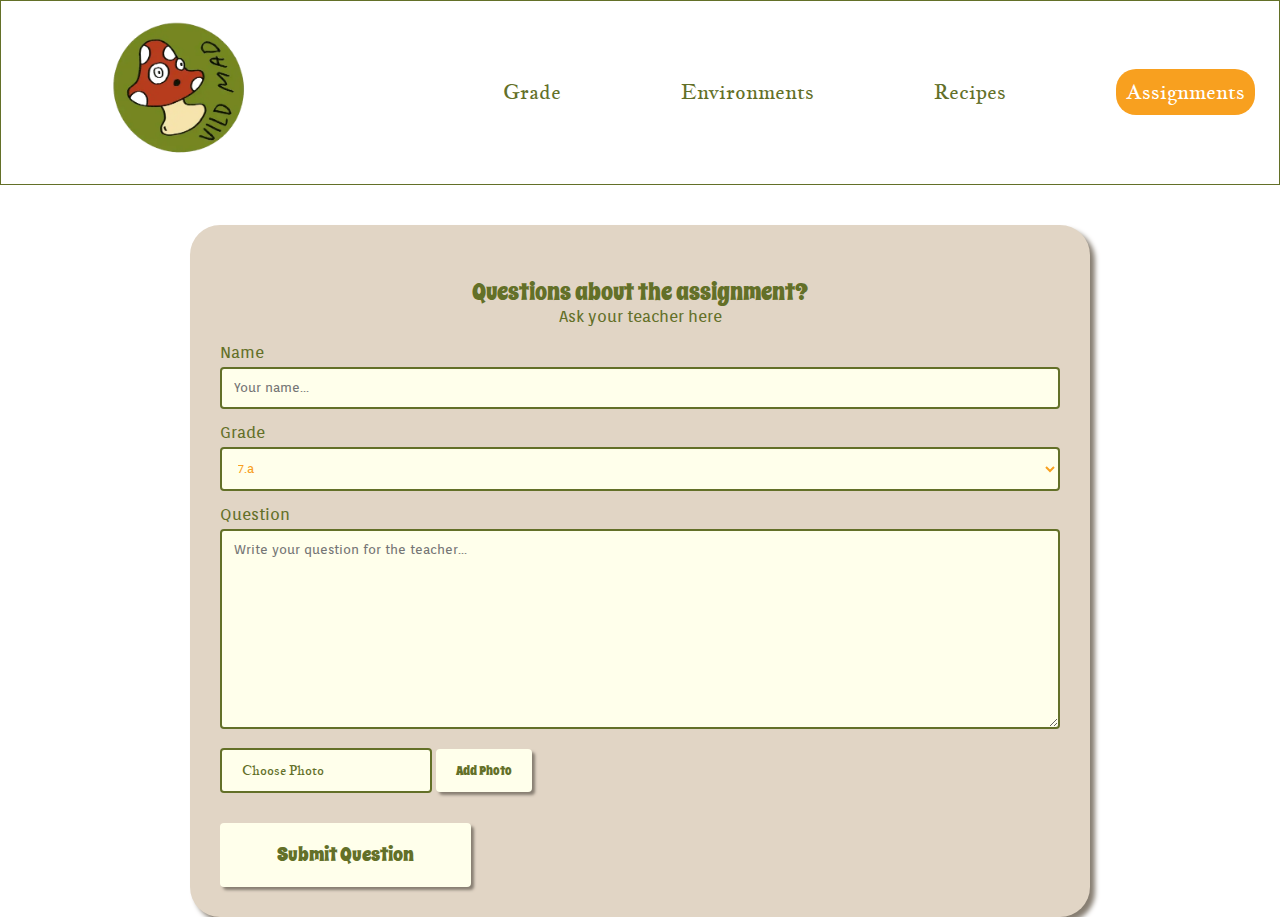
==== assignment.html @ 0ea55c96 "Form er lavet" ====
<!DOCTYPE html>
<html lang="en">

<head>
    <meta charset="UTF-8">
    <meta name="viewport" content="width=device-width, initial-scale=1.0">
    <title>Document</title>

    <link rel="stylesheet" href="css/faelles_style.css">
    <link rel="stylesheet" href="css/menu.css">
    <link rel="stylesheet" href="css/assignment.css">
</head>

<body>

    <header>
        <nav class="navbar">
            <div class="logo"><img src="img/logo.webp" width="141" height="200" alt="logo">
            </div>
            <ul class="nav-menu">

                <li class="nav-item"> <a href="index.html">Grade</a></li>
                <li class="nav-item"> <a href="udskoling.html">Environments </a></li>
                <li class="nav-item"> <a href="#">Recipes</a></li>
                <li class="nav-item"> <a href="assignment.html" class="active_link">Assignments</a></li>
            </ul>


            <div class="hamburger">
                <span class="bar"></span>
                <span class="bar"></span>
                <span class="bar"></span>
            </div>
        </nav>
    </header>


    <main>



        <div class="as_container">

            <div class="as_formtekst">
                <h2>Questions about the assignment?</h2>
                <p> Ask your teacher here </p>
            </div>

            <form action="action_page.php">

                <label for="fname">Name</label>
                <input type="text" id="fname" name="firstname" placeholder="Your name...">


                <label for="grade">Grade</label>
                <select id="grade" name="grade">
                    <option value="7.a">7.a</option>
                    <option value="7.b">7.b</option>
                    <option value="8.a">8.a</option>
                    <option value="8.b">8.b</option>
                    <option value="9.a">9.a</option>
                    <option value="9.b">9.b</option>
                </select>

                <label for="subject">Question</label>
                <textarea id="subject" name="subject" placeholder="Write your question for the teacher..."
                    style="height:200px"></textarea>

                <div class="as_knapper"><input type="photo" value="Choose Photo">

                    <input type="submit" value="Add Photo">

                    <input id="sub_ques" type="submitq" value="Submit Question">
                </div>

            </form>
        </div>




    </main>

    <script src="js/menu.js"></script>
</body>

</html>
---- css/faelles_style.css ----
/* Fonte */
@font-face {
  font-family: orienta;
  src: url("../fonts/orienta_font/orienta-regular-webfont.woff2") format(woff);
}
p {
  font-family: orienta;
  font-weight: normal;
  font-size: normal;
}

li {
  font-family: orienta;
  font-weight: normal;
  font-size: normal;
}

@font-face {
  font-family: spicyrice;
  src: url("../fonts/webfontkit-spicyrice/spicyrice-regular-webfont.woff2") format(woff);
}
h1,
h2,
h3 {
  font-family: spicyrice;
  font-weight: normal;
  font-size: normal;
}

.sv_button a {
  font-family: spicyrice;
}

@font-face {
  font-family: jacques;
  src: url("../fonts/webfontkit-jacques/jacquesfrancois-regular-webfont.woff2") format(woff);
}
a {
  font-family: jacques;
  font-weight: normal;
  font-size: normal;
}
---- css/menu.css ----
/* header */

header {
  background-color: white;
  border: 1px solid #637028;
  z-index: 1;
  /*position: fixed; */
}

header a {
  color: #637028;
}
.navbar {
  min-height: 70px;
  display: flex;
  justify-content: space-between;
  align-items: center;
  padding: 0 24px;
}

.nav-menu {
  display: flex;
  justify-content: space-between;
  align-items: center;
  gap: 100px;
}

.nav-link:hover {
  background-color: #f8a01f;
}
.hamburger {
  display: none;
  cursor: pointer;
}

.bar {
  display: block;
  width: 25px;
  height: 3px;
  margin: 5px auto;
  -webkit-transition: all 0.3s ease-in-out;
  transition: all 0.3s ease-in-out;
  background-color: #637028;
}

/* logo style */
.logo img {
  width: 200px;
  padding: 1rem;
}

@media (min-width: 1000px) {
  .logo img {
    width: 300px;
    padding-top: 1rem;
  }
}

@media (max-width: 1000px) {
  header {
    z-index: 1;
  }

  .hamburger {
    display: block;
  }

  /* .burgerbillede {
      background-image: url(/billeder/burgerbog.svg);
    } */

  .hamburger.active .bar:nth-child(2) {
    opacity: 0;
  }
  .hamburger.active .bar:nth-child(1) {
    transform: translateY(8px) rotate(45deg);
  }
  .hamburger.active .bar:nth-child(3) {
    transform: translateY(-8px) rotate(-45deg);
  }

  .nav-menu {
    position: fixed;
    left: -100%;
    top: 110px;
    gap: 0;
    flex-direction: column;
    background-color: white;
    border-bottom: 2px solid #637028;
    border-left: 1px solid #637028;
    border-right: 1px solid #637028;
    width: 100%;
    text-align: center;
    transition: 0.3s;
  }

  .nav-item {
    margin: 16px 0;
  }
  .nav-menu.active {
    left: 0;
  }
  .nav-menu .nav-item a {
    font-family: inter;
    text-decoration: none;
    color: #637028;
    font-size: 20px;
  }

  .nav-menu a:hover {
    opacity: 90%;
  }
  header .navbar .logo {
    max-height: 200px;
    max-width: 100%;
  }
}

.nav-menu {
  list-style-type: none;
}

header .navbar .logo {
  max-height: auto;
  max-width: 160px;
}
header .navbar a {
  text-decoration: none;
  font-size: 20px;
  border: 10px solid #f8a11f00;
}

header .navbar a:hover {
  color: white;
  background-color: #f8a01f;
  background-size: 10px;
  border-radius: 20px;
  border: 10px solid #f8a01f;
}

.active_border {
  border: 1px solid #faf5c3;
}

.active_link {
  color: white;
  background-color: #f8a01f;
  background-size: 10px;
  border-radius: 20px;
  border: 10px solid #f8a01f;
}
---- css/assignment.css ----
* {
  margin: 0;
  padding: 0;
  box-sizing: border-box;
}

img {
  width: 100%;
  height: auto;
  display: block;
}

/* introboks */

/*tekst over form */
.as_formtekst {
  text-align: center;
  padding: 20px;
}

/* Style inputs with type="text", select elements and textareas */
input[type="text"],
select,
textarea {
  width: 100%; /* Full width */
  padding: 12px; /* Some padding */
  border: 2px solid #637028; /* Gray border */
  background-color: #ffffeb;
  border-radius: 4px; /* Rounded borders */
  box-sizing: border-box; /* Make sure that padding and width stays in place */
  margin-top: 6px; /* Add a top margin */
  margin-bottom: 16px; /* Bottom margin */
  resize: vertical; /* Allow the user to vertically resize the textarea (not horizontally) */
  font-family: orienta;
  color: #f8a01f;
}

/* Style the submit button with a specific background color etc */
input[type="submit"] {
  background-color: #ffffeb;
  color: #637028;
  padding: 12px 20px;
  border: none;
  border-radius: 4px;
  cursor: pointer;
  font-family: spicyrice;
  box-shadow: 3px 3px 3px #877e72;
}

/* style photo button */
input[type="photo"] {
  background-color: #ffffeb;
  color: #637028;
  padding: 12px 20px;
  border: 2px solid #637028;
  border-radius: 4px;
  cursor: pointer;
  font-family: jacques;
}

/* When moving the mouse over the submit og photo button, add a darker green color */
input[type="submit"]:hover {
  background-color: #f8a01f;
  color: #ffffeb;
}

input[type="submitq"]:hover {
  background-color: #f8a01f;
  color: #ffffeb;
}

input[type="submitq"] {
  background-color: #ffffeb;
  color: #637028;
  padding: 18px 20px;
  text-align: center;
  border: none;
  margin-top: 30px;

  border-radius: 4px;
  cursor: pointer;
  font-family: spicyrice;
  font-size: 20px;
  box-shadow: 3px 3px 3px #877e72;
}

/* Add a background color and some padding around the form */
.as_container {
  border-radius: 5px;
  background-color: #e1d5c5;
  padding: 30px;
  width: 500px;
  margin: auto;
  font-family: orienta;
  color: #637028;
  margin-top: 40px;
  border-radius: 30px;
  box-shadow: 5px 5px 5px #877e72;
}

@media (min-width: 900px) {
  .as_container {
    width: 900px;
  }

  .as_knapper {
    width: 500px;
  }
}
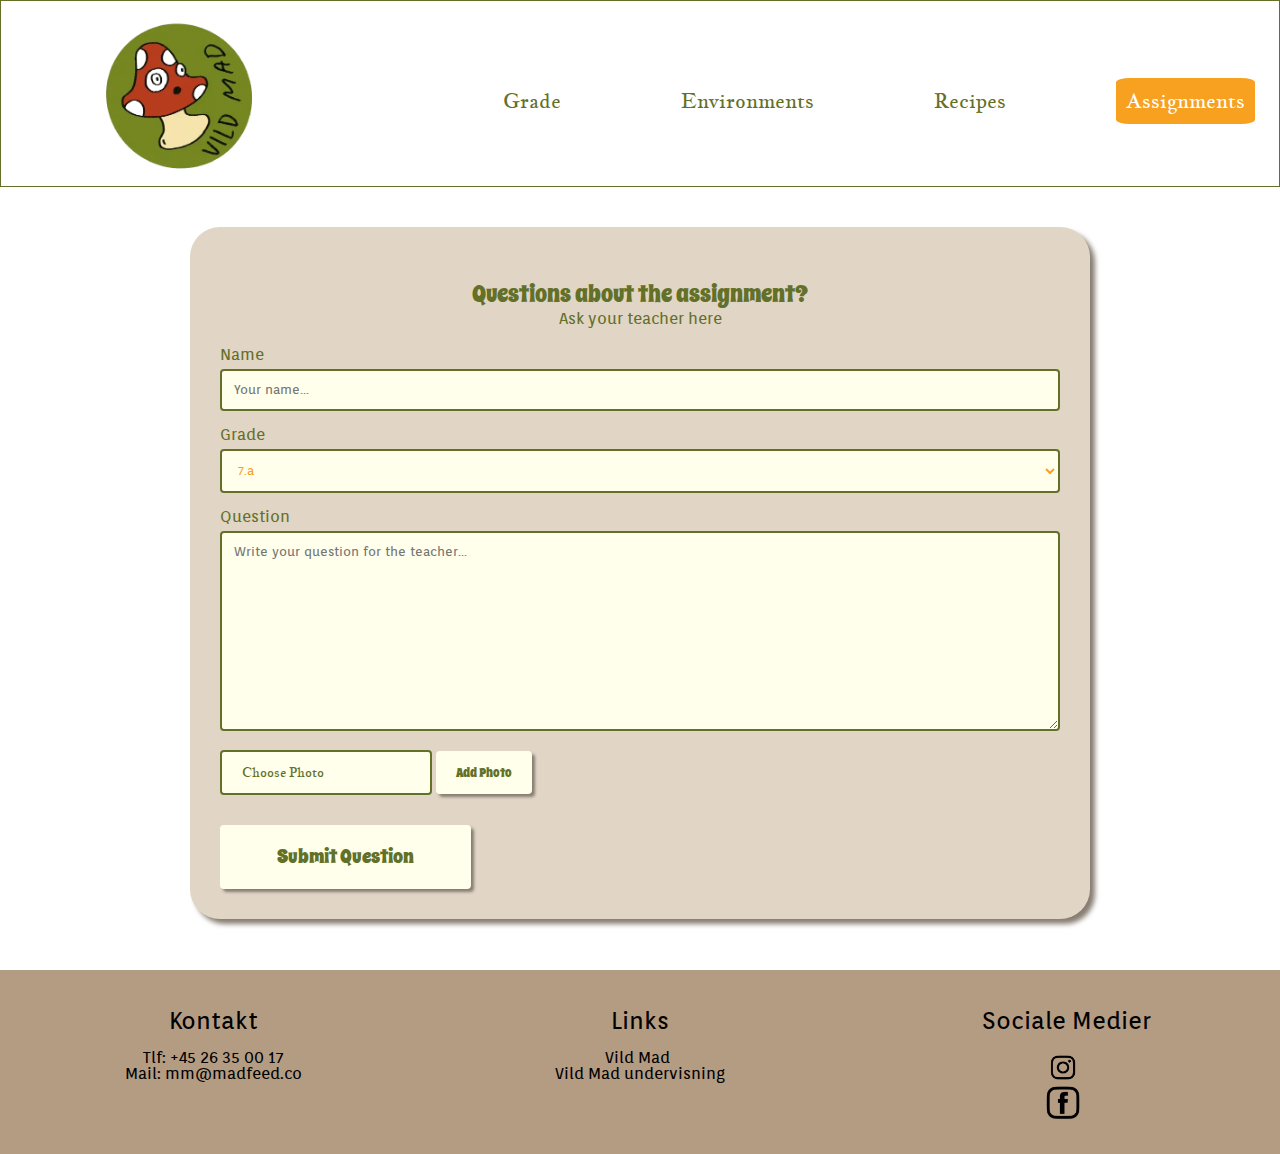
==== commit 3ae06658: "footer" ====
--- a/assignment.html
+++ b/assignment.html
@@ -77,7 +77,41 @@
         </div>
 
 
+        <footer>
+            <div class="grid_footer">
 
+                <div>
+                    <h2>Kontakt</h2>
+                    <ul>
+                        <li>Tlf: +45 26 35 00 17</li>
+                        <li>Mail: mm@madfeed.co</li>
+                    </ul>
+                </div>
+                <div>
+                    <h2>Links</h2>
+                    <ul>
+                        <li><a class="link_1" href="https://vildmad.dk/dk" target="_blank">Vild Mad </a></li>
+                        <li><a class="link" href="https://vildmad.dk/dk/undervisning" target="_blank">Vild Mad
+                                undervisning </a></li>
+
+                    </ul>
+                </div>
+                <div>
+                    <h2>Sociale Medier</h2>
+                    <ul class="socials">
+                        <li><a href="https://www.instagram.com/vildmaddk/" target="_blank">
+                                <img class="instagram" src="img/insta.webp" alt="instagram">
+                            </a> </li>
+
+                        <li><a href="https://www.facebook.com/vildmaddk" target="_blank">
+                                <img class="facebook" src="img/fb.webp" alt="facebook">
+                            </a> </li>
+
+                    </ul>
+                </div>
+            </div>
+
+        </footer>
 
     </main>
 
--- a/css/faelles_style.css
+++ b/css/faelles_style.css
@@ -40,3 +40,56 @@
   font-weight: normal;
   font-size: normal;
 }
+
+/************* footer ************/
+
+footer {
+  background-color: #b49c83;
+  padding-top: 2.5rem;
+  margin-top: 4%;
+  text-align: center;
+  padding-bottom: 2rem;
+}
+
+.instagram,
+.facebook {
+  width: 15%;
+}
+
+.socials {
+  margin-left: 45%;
+}
+
+.grid_footer {
+  display: grid;
+  grid-template-columns: 1fr 1fr 1fr;
+  text-align: center;
+}
+
+.grid_footer h2 {
+  font-family: orienta;
+}
+
+@media only screen and (max-width: 900px) {
+  .grid_footer {
+    display: grid;
+    grid-template-columns: 1fr;
+  }
+}
+
+ul {
+  list-style-type: none;
+  font-family: orienta;
+  margin-top: 1rem;
+}
+
+.link_1 {
+  margin-left: -1%;
+}
+
+.link_1,
+.link {
+  text-decoration: none;
+  color: black;
+  font-family: orienta;
+}
--- a/css/menu.css
+++ b/css/menu.css
@@ -46,7 +46,11 @@
 /* logo style */
 .logo img {
   width: 200px;
-  padding: 1rem;
+  padding-top: 1rem;
+}
+
+.logo :hover {
+  background-color: #f4f4f400;
 }
 
 @media (min-width: 1000px) {
@@ -134,7 +138,7 @@
   color: white;
   background-color: #f8a01f;
   background-size: 10px;
-  border-radius: 20px;
+  border-radius: 10%;
   border: 10px solid #f8a01f;
 }
 
@@ -146,6 +150,6 @@
   color: white;
   background-color: #f8a01f;
   background-size: 10px;
-  border-radius: 20px;
+  border-radius: 10%;
   border: 10px solid #f8a01f;
 }
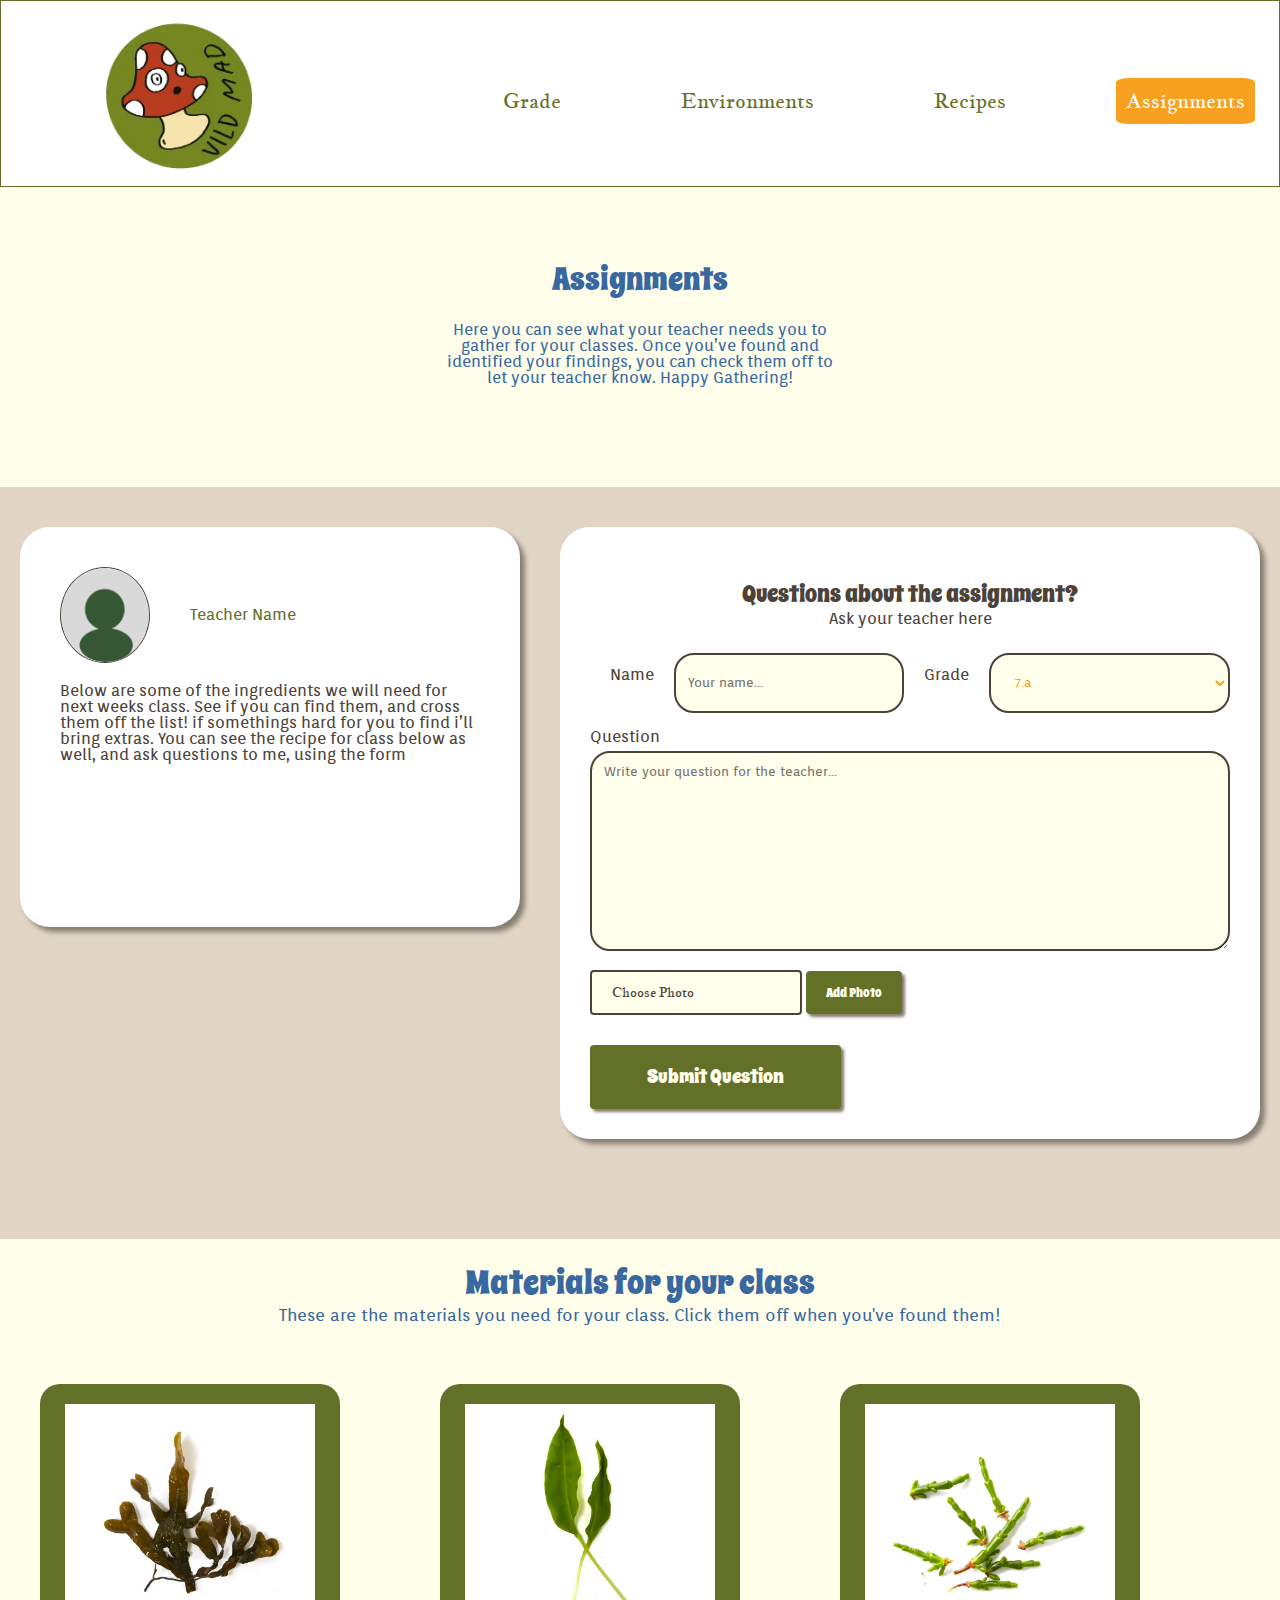
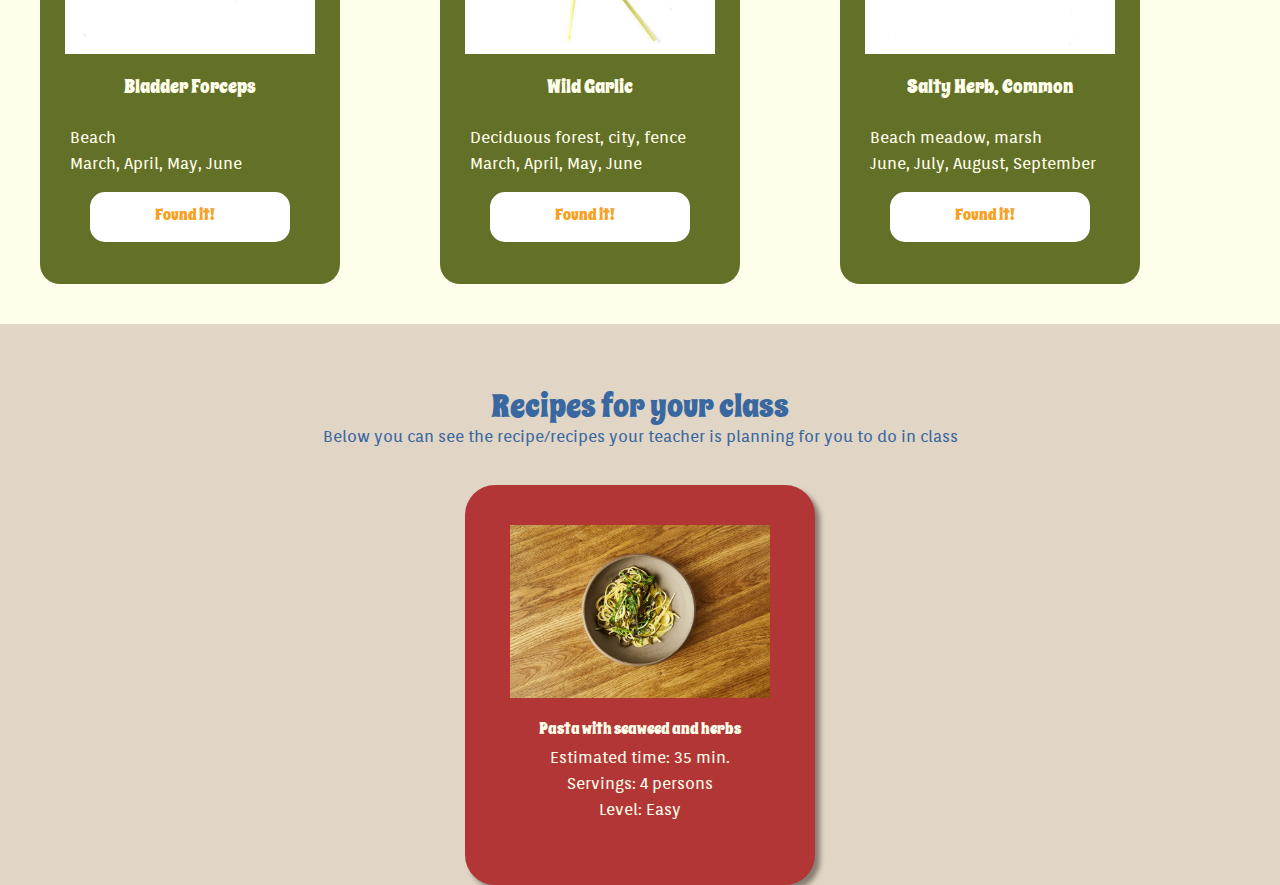
==== commit 5c417f32: "assignment done" ====
--- a/assignment.html
+++ b/assignment.html
@@ -38,80 +38,152 @@
     <main>
 
 
+        <div class="as_intro">
+            <h1>Assignments</h1>
 
-        <div class="as_container">
+            <p> Here you can see what your teacher needs you to gather for your classes.
+                Once you’ve found and identified your findings, you can check them off to let your teacher know.
+                Happy Gathering!</p>
 
-            <div class="as_formtekst">
-                <h2>Questions about the assignment?</h2>
-                <p> Ask your teacher here </p>
-            </div>
-
-            <form action="action_page.php">
-
-                <label for="fname">Name</label>
-                <input type="text" id="fname" name="firstname" placeholder="Your name...">
-
-
-                <label for="grade">Grade</label>
-                <select id="grade" name="grade">
-                    <option value="7.a">7.a</option>
-                    <option value="7.b">7.b</option>
-                    <option value="8.a">8.a</option>
-                    <option value="8.b">8.b</option>
-                    <option value="9.a">9.a</option>
-                    <option value="9.b">9.b</option>
-                </select>
-
-                <label for="subject">Question</label>
-                <textarea id="subject" name="subject" placeholder="Write your question for the teacher..."
-                    style="height:200px"></textarea>
-
-                <div class="as_knapper"><input type="photo" value="Choose Photo">
-
-                    <input type="submit" value="Add Photo">
-
-                    <input id="sub_ques" type="submitq" value="Submit Question">
-                </div>
-
-            </form>
         </div>
 
 
-        <footer>
-            <div class="grid_footer">
+        <div class="as_storflex">
 
-                <div>
-                    <h2>Kontakt</h2>
-                    <ul>
-                        <li>Tlf: +45 26 35 00 17</li>
-                        <li>Mail: mm@madfeed.co</li>
-                    </ul>
+            <div class="opslag">
+
+                <div class="as_laererprofil">
+                    <img src="img/as_laererpb.png" alt="Teacher profile picture">
+                    <p>Teacher Name</p>
                 </div>
-                <div>
-                    <h2>Links</h2>
-                    <ul>
-                        <li><a class="link_1" href="https://vildmad.dk/dk" target="_blank">Vild Mad </a></li>
-                        <li><a class="link" href="https://vildmad.dk/dk/undervisning" target="_blank">Vild Mad
-                                undervisning </a></li>
 
-                    </ul>
-                </div>
-                <div>
-                    <h2>Sociale Medier</h2>
-                    <ul class="socials">
-                        <li><a href="https://www.instagram.com/vildmaddk/" target="_blank">
-                                <img class="instagram" src="img/insta.webp" alt="instagram">
-                            </a> </li>
 
-                        <li><a href="https://www.facebook.com/vildmaddk" target="_blank">
-                                <img class="facebook" src="img/fb.webp" alt="facebook">
-                            </a> </li>
+                <p>Below are some of the ingredients we will need for next weeks class.
+                    See if you can find them, and cross them off the list! if somethings hard for you to find i’ll bring
+                    extras.
+                    You can see the recipe for class below as well, and ask questions to me, using the form</p>
 
-                    </ul>
-                </div>
             </div>
 
-        </footer>
+
+
+            <div class="as_container">
+
+
+                <div class="as_formtekst">
+                    <h2>Questions about the assignment?</h2>
+                    <p> Ask your teacher here </p>
+                </div>
+
+                <form action="action_page.php">
+
+                    <div class="as_formflex">
+
+                        <label id="name" for="fname">Name</label>
+                        <input type="text" id="fname" name="firstname" placeholder="Your name...">
+
+
+
+
+                        <label id="grade" for="grade">Grade</label>
+                        <select id="grade" name="grade">
+                            <option value="7.a">7.a</option>
+                            <option value="7.b">7.b</option>
+                            <option value="8.a">8.a</option>
+                            <option value="8.b">8.b</option>
+                            <option value="9.a">9.a</option>
+                            <option value="9.b">9.b</option>
+                        </select>
+
+
+                    </div>
+
+
+
+                    <label for="subject">Question</label>
+                    <textarea id="subject" name="subject" placeholder="Write your question for the teacher..."
+                        style="height:200px"></textarea>
+
+                    <div class="as_knapper"><input type="photo" value="Choose Photo">
+
+                        <input type="submit" value="Add Photo">
+
+                        <input id="sub_ques" type="submitq" value="Submit Question">
+                    </div>
+
+                </form>
+            </div>
+        </div>
+
+        <div class="materiale_baggrund">
+
+            <div class="h1_materialeliste">
+                <h1>Materials for your class</h1>
+                <p>These are the materials you need for your class. Click them off when you've found them! </p>
+            </div>
+
+            <div class="materialeliste">
+
+                <div class="materialekort">
+                    <a href="singleview.html"> <img class="materiale_img" src="img/as_tang.webp" alt="">
+                        <h3>Bladder Forceps</h3>
+                        <p>Beach </p>
+                        <p>March, April, May, June</p>
+                    </a>
+                    <div class="as_checkbutton">
+                        <p>Found it!</p>
+                    </div>
+                </div>
+
+                <div class="materialekort">
+                    <a href="singleview.html"> <img class="materiale_img" src="img/as_ramslog.webp" alt="">
+                        <h3>Wild Garlic</h3>
+                        <p>Deciduous forest, city, fence </p>
+                        <p>March, April, May, June</p>
+                    </a>
+                    <div class="as_checkbutton">
+                        <p>Found it!</p>
+                    </div>
+                </div>
+
+                <div class="materialekort">
+                    <a href="singleview.html"> <img class="materiale_img" src="img/as_salturt.webp" alt="">
+                        <h3>Salty Herb, Common</h3>
+                        <p>Beach meadow, marsh </p>
+                        <p>June, July, August, September</p>
+                    </a>
+                    <div class="as_checkbutton">
+                        <p>Found it!</p>
+                    </div>
+
+                </div>
+
+            </div>
+        </div>
+
+
+        <div class="opskrifter">
+
+            <div class="opskrifter_intro">
+                <h1>Recipes for your class</h1>
+                <p>Below you can see the recipe/recipes your teacher is planning for you to do in class</p>
+            </div>
+            <div class="recipecard">
+                <a href="">
+                    <img class="opskrift_img" src="img/as_pasta.webp" alt="Photo of ripe fruit cake">
+                    <p class="opskrift_overskrift">Pasta with seaweed and herbs</p>
+                    <p>Estimated time: 35 min.</p>
+                    <p>Servings: 4 persons </p>
+                    <p>Level: Easy</p>
+                </a>
+            </div>
+
+
+
+
+        </div>
+
+
 
     </main>
 
--- a/css/assignment.css
+++ b/css/assignment.css
@@ -10,7 +10,58 @@
   display: block;
 }
 
+body {
+  background-color: #e1d5c5;
+}
 /* introboks */
+
+.as_intro {
+  width: 100%;
+  text-align: center;
+  background-color: #fffeeb;
+  height: 300px;
+  color: #3968a1;
+}
+
+.as_intro h1 {
+  padding-top: 70px;
+}
+
+.as_intro p {
+  max-width: 400px;
+  margin: auto;
+  padding-top: 20px;
+}
+
+/* opslag */
+
+.opslag {
+  max-width: 500px;
+  margin: auto;
+  background-color: white;
+  padding: 40px;
+  border-radius: 30px;
+  margin-top: 40px;
+  margin-bottom: 40px;
+  color: #4c4238;
+  box-shadow: 5px 5px 5px #877e72;
+}
+
+.as_laererprofil {
+  display: flex;
+  margin-bottom: 20px;
+}
+
+.as_laererprofil p {
+  padding: 40px;
+  color: #637028;
+}
+
+.as_laererprofil img {
+  max-width: 90px;
+  border: 1px solid #4c4238;
+  border-radius: 60%;
+}
 
 /*tekst over form */
 .as_formtekst {
@@ -24,9 +75,9 @@
 textarea {
   width: 100%; /* Full width */
   padding: 12px; /* Some padding */
-  border: 2px solid #637028; /* Gray border */
+  border: 2px solid #4c4238; /* Gray border */
   background-color: #ffffeb;
-  border-radius: 4px; /* Rounded borders */
+  border-radius: 20px; /* Rounded borders */
   box-sizing: border-box; /* Make sure that padding and width stays in place */
   margin-top: 6px; /* Add a top margin */
   margin-bottom: 16px; /* Bottom margin */
@@ -37,8 +88,8 @@
 
 /* Style the submit button with a specific background color etc */
 input[type="submit"] {
-  background-color: #ffffeb;
-  color: #637028;
+  background-color: #637028;
+  color: #ffffeb;
   padding: 12px 20px;
   border: none;
   border-radius: 4px;
@@ -50,9 +101,9 @@
 /* style photo button */
 input[type="photo"] {
   background-color: #ffffeb;
-  color: #637028;
+  color: #4c4238;
   padding: 12px 20px;
-  border: 2px solid #637028;
+  border: 2px solid #4c4238;
   border-radius: 4px;
   cursor: pointer;
   font-family: jacques;
@@ -70,8 +121,8 @@
 }
 
 input[type="submitq"] {
-  background-color: #ffffeb;
-  color: #637028;
+  background-color: #637028;
+  color: #ffffeb;
   padding: 18px 20px;
   text-align: center;
   border: none;
@@ -87,23 +138,172 @@
 /* Add a background color and some padding around the form */
 .as_container {
   border-radius: 5px;
-  background-color: #e1d5c5;
+  background-color: white;
   padding: 30px;
   width: 500px;
   margin: auto;
   font-family: orienta;
-  color: #637028;
+  color: #4c4238;
   margin-top: 40px;
   border-radius: 30px;
   box-shadow: 5px 5px 5px #877e72;
+  margin-bottom: 100px;
+}
+
+/* materiale liste */
+
+.h1_materialeliste {
+  text-align: center;
+  color: #3968a1;
+  padding-top: 20px;
+  padding-bottom: 20px;
+  margin: auto;
+  font-size: 17px;
+}
+
+.materialeliste {
+  display: grid;
+  grid-template-columns: repeat(auto-fill, 400px);
+  margin: auto;
+  max-width: 1300px;
+}
+
+@media (max-width: 900px) {
+  .materialeliste {
+    width: 380px;
+    margin: auto;
+  }
+}
+
+.materialekort {
+  background-color: #637028;
+  width: 300px;
+  height: 500px;
+  margin: 40px;
+  border-radius: 20px;
+}
+
+.materialekort img {
+  width: 250px;
+  margin: auto;
+  padding-top: 20px;
+}
+
+.materialekort p {
+  margin: 10px;
+  margin-left: 30px;
+  justify-content: center;
+  color: #ffffeb;
+}
+.materialekort h3 {
+  color: #ffffeb;
+  text-align: center;
+  padding: 20px;
+}
+
+.materialekort a {
+  text-decoration: none;
+}
+
+.materiale_baggrund {
+  background-color: #fffeeb;
+  margin-bottom: 60px;
+}
+
+/* fundet knap */
+.as_checkbutton {
+  width: 200px;
+  background-color: white;
+  height: 50px;
+  margin: auto;
+  border-radius: 15px;
+  margin-top: 20px;
+  border: 2px solid white;
+  cursor: pointer;
+}
+
+.as_checkbutton p {
+  color: #f8a01f;
+  font-family: spicyrice;
+  text-align: center;
+  margin-left: 0;
+}
+
+.as_checkbutton:hover {
+  background-color: #ddf962;
+}
+
+/* opskrift */
+.opskrifter {
+  display: block;
+  text-align: center;
+}
+
+.opskrifter_intro {
+  color: #3968a1;
+}
+
+.recipecard {
+  background-color: #b33636;
+  max-width: 350px;
+  height: 400px;
+  margin: auto;
+  margin-top: 40px;
+  padding-top: 30px;
+  border-radius: 30px;
+  color: #ffffeb;
+  box-shadow: 5px 5px 5px #877e72;
+}
+
+.recipecard img {
+  max-width: 280px;
+  margin: auto;
+  padding: 10px;
+}
+
+.recipecard a {
+  color: #ffffeb;
+  text-decoration: none;
+}
+
+.recipecard p {
+  padding-top: 10px;
+}
+
+.recipecard:hover {
+  box-shadow: none;
+  border: 2px solid white;
+}
+
+.opskrift_overskrift {
+  font-family: spicyrice;
 }
 
 @media (min-width: 900px) {
   .as_container {
-    width: 900px;
-  }
-
+    width: 700px;
+  }
+
+  .as_formflex {
+    display: flex;
+  }
+
+  #grade,
+  #name {
+    padding: 20px;
+  }
   .as_knapper {
     width: 500px;
   }
-}
+
+  /*sæt opslag og form ved siden af hinanden */
+  .as_storflex {
+    display: flex;
+    max-width: 1300px;
+    margin: auto;
+  }
+
+  .opslag {
+    height: 400px;
+  }
+}
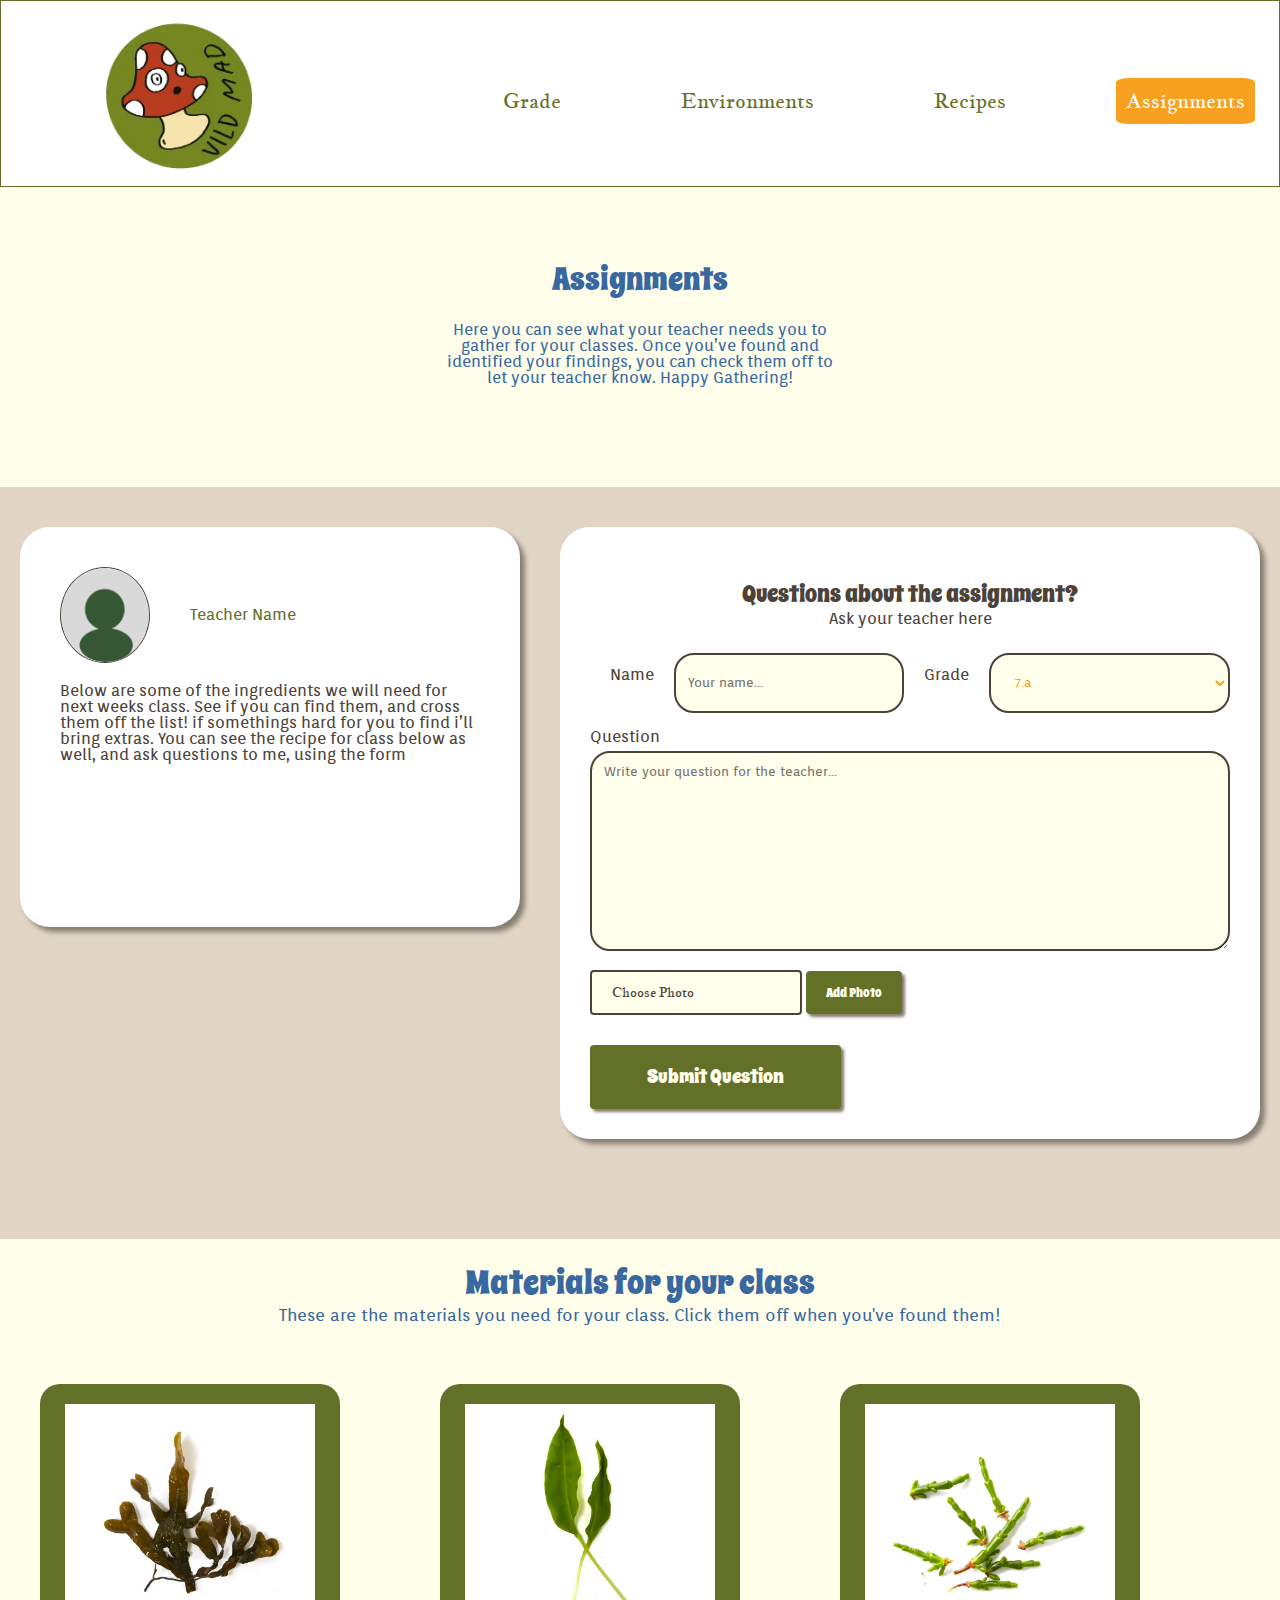
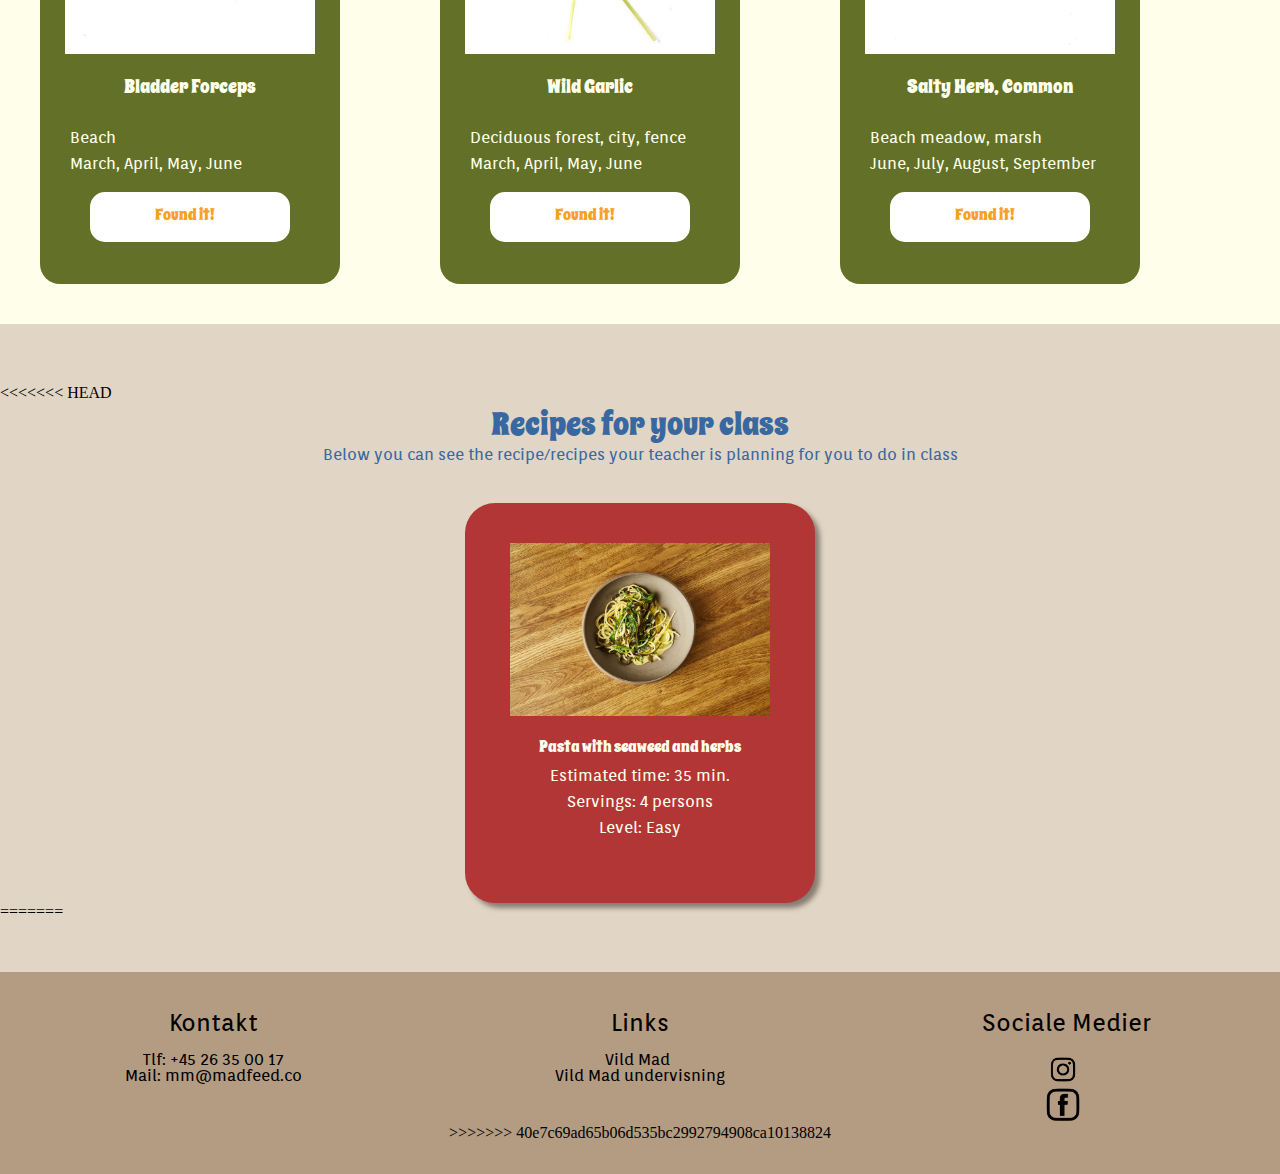
==== commit 3225e013: "Merge branch 'main' of https://github.com/tommysinan11/tema7 into main" ====
--- a/assignment.html
+++ b/assignment.html
@@ -162,7 +162,7 @@
         </div>
 
 
-        <div class="opskrifter">
+        <<<<<<< HEAD <div class="opskrifter">
 
             <div class="opskrifter_intro">
                 <h1>Recipes for your class</h1>
@@ -181,13 +181,50 @@
 
 
 
-        </div>
-
+            </div>
+
+            =======
 
 
     </main>
 
     <script src="js/menu.js"></script>
 </body>
+<footer>
+    <div class="grid_footer">
+
+        <div>
+            <h2>Kontakt</h2>
+            <ul>
+                <li>Tlf: +45 26 35 00 17</li>
+                <li>Mail: mm@madfeed.co</li>
+            </ul>
+        </div>
+        <div>
+            <h2>Links</h2>
+            <ul>
+                <li><a class="link_1" href="https://vildmad.dk/dk" target="_blank">Vild Mad </a></li>
+                <li><a class="link" href="https://vildmad.dk/dk/undervisning" target="_blank">Vild Mad
+                        undervisning </a></li>
+
+            </ul>
+        </div>
+        <div>
+            <h2>Sociale Medier</h2>
+            <ul class="socials">
+                <li><a href="https://www.instagram.com/vildmaddk/" target="_blank">
+                        <img class="instagram" src="img/insta.webp" alt="instagram">
+                    </a> </li>
+
+                <li><a href="https://www.facebook.com/vildmaddk" target="_blank">
+                        <img class="facebook" src="img/fb.webp" alt="facebook">
+                    </a> </li>
+
+            </ul>
+        </div>
+    </div>
+    >>>>>>> 40e7c69ad65b06d535bc2992794908ca10138824
+
+</footer>
 
 </html>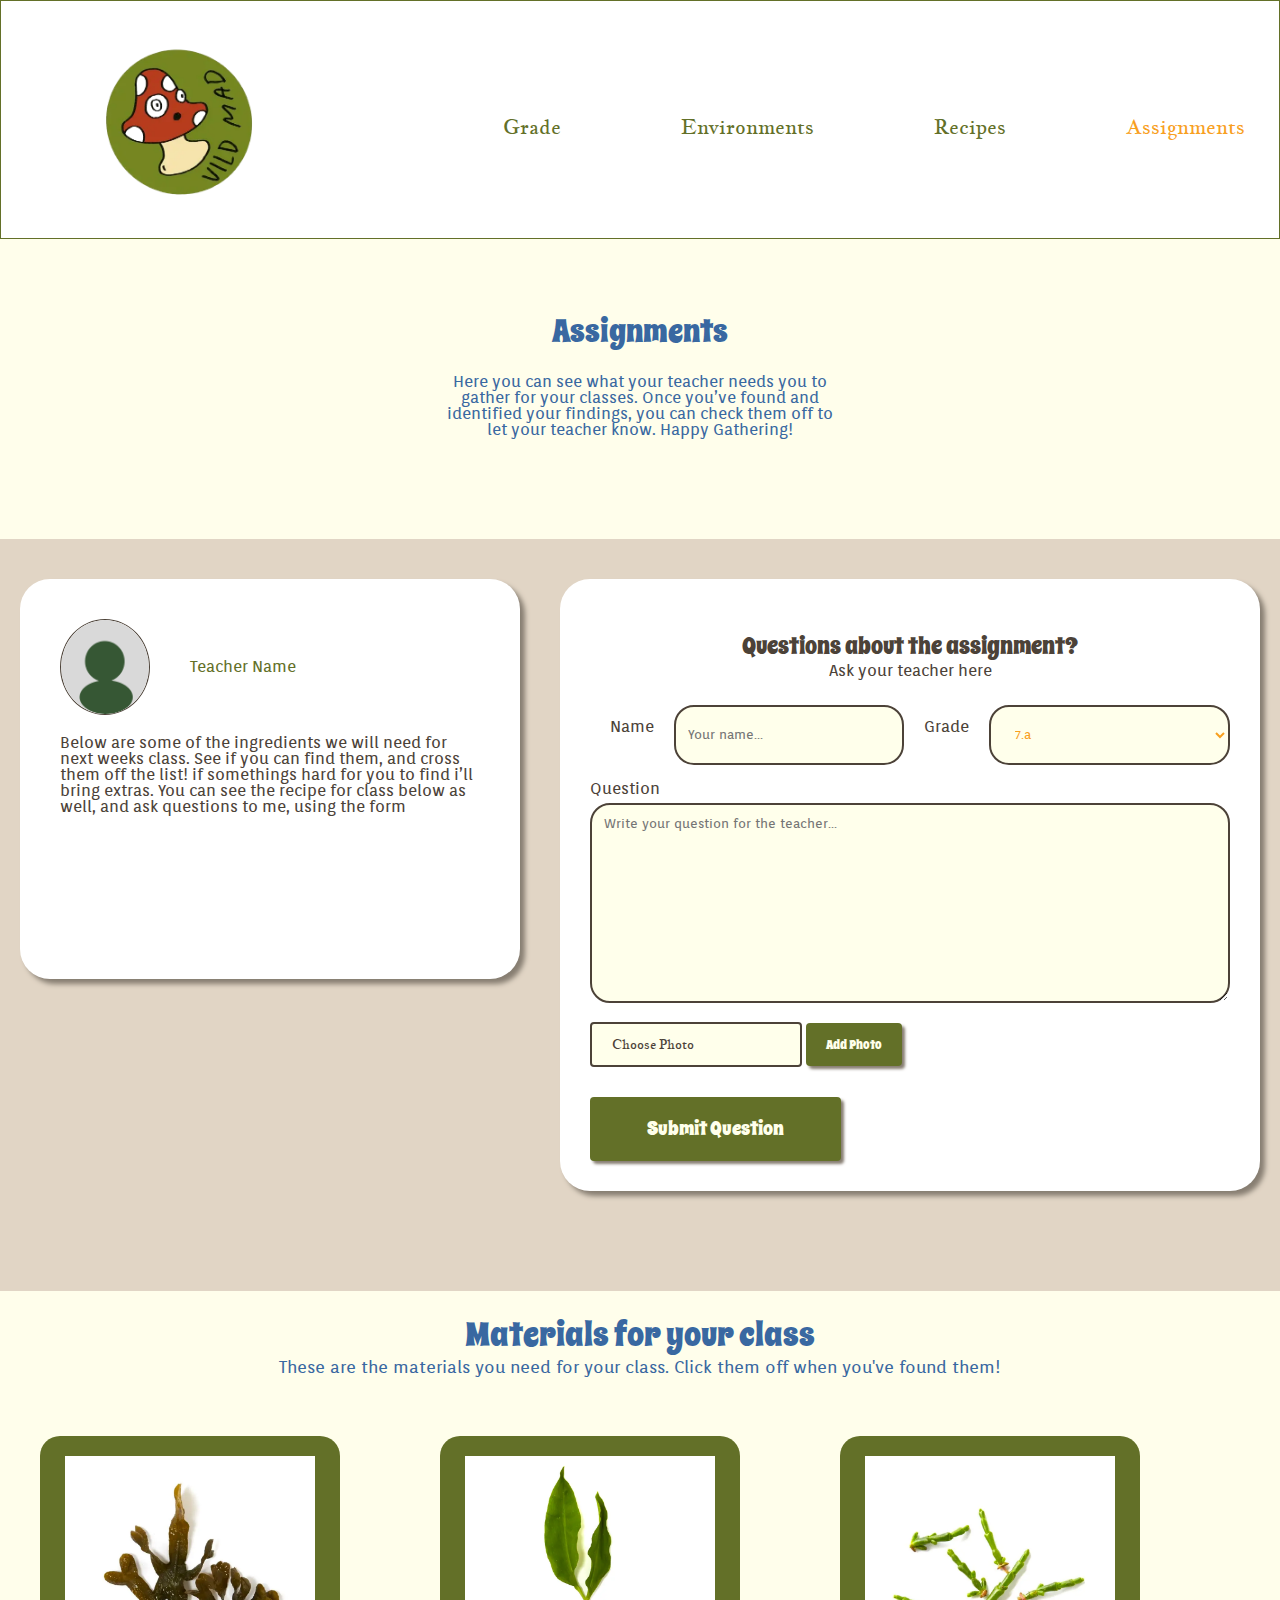
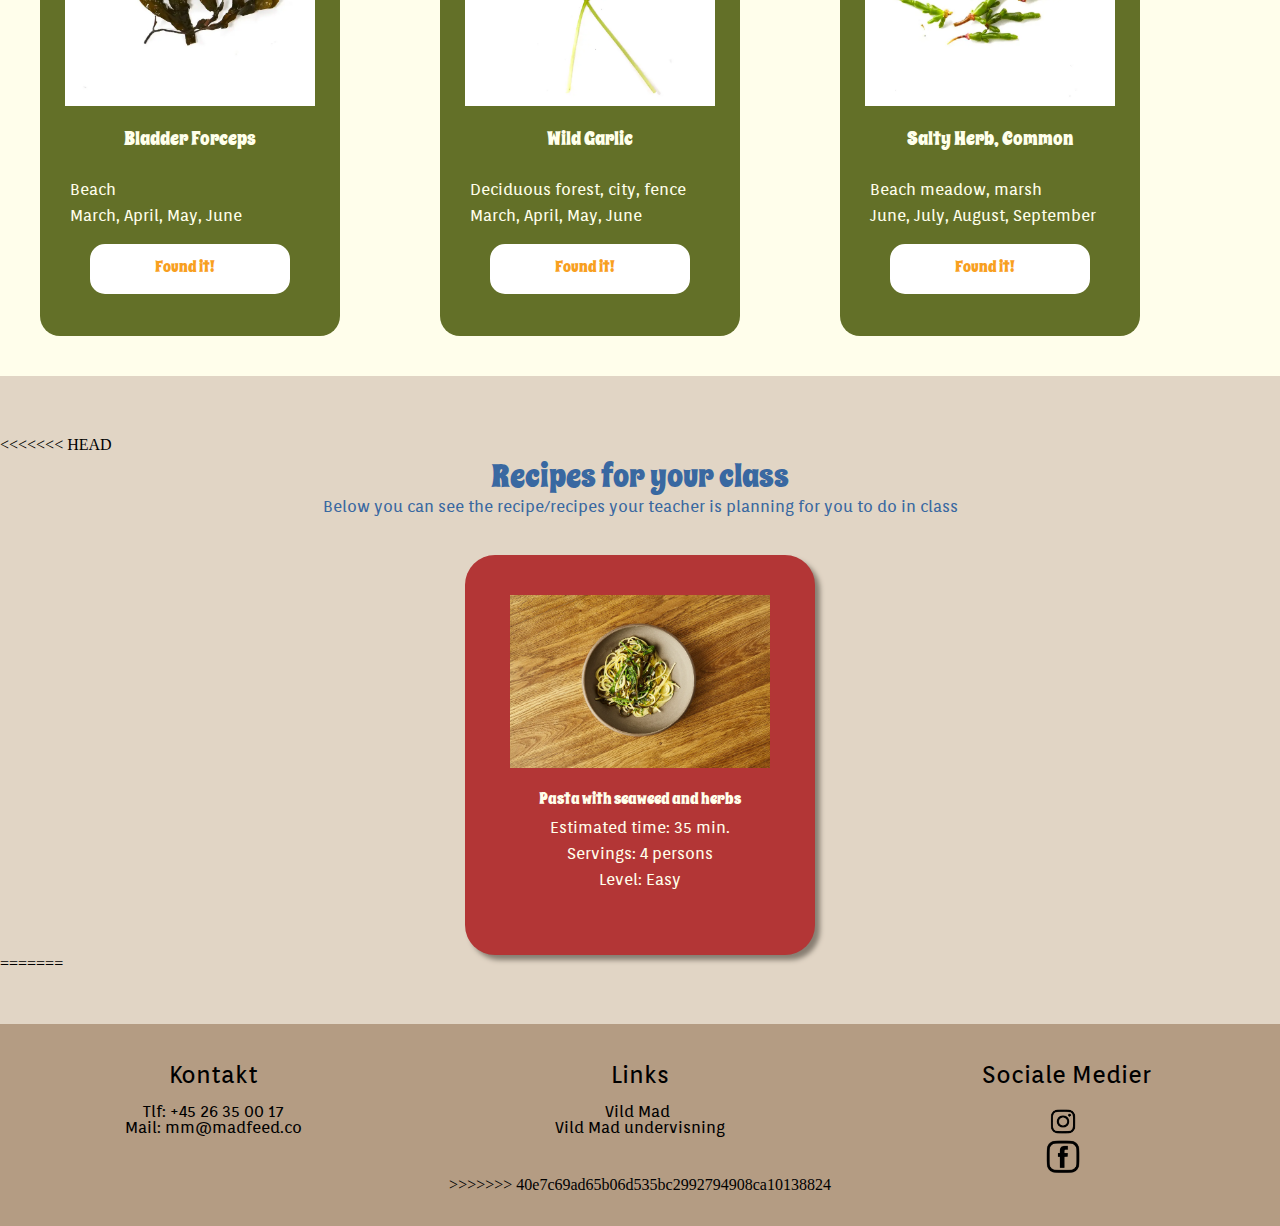
==== commit 27d9710e: "menu done" ====
--- a/assignment.html
+++ b/assignment.html
@@ -15,7 +15,9 @@
 
     <header>
         <nav class="navbar">
-            <div class="logo"><img src="img/logo.webp" width="141" height="200" alt="logo">
+            <div class="logo"> <a href="index.html">
+                    <img src="img/logo.webp" width="141" height="200" alt="logo">
+                </a>
             </div>
             <ul class="nav-menu">
 
--- a/css/menu.css
+++ b/css/menu.css
@@ -24,10 +24,10 @@
   align-items: center;
   gap: 100px;
 }
-
+/* 
 .nav-link:hover {
   background-color: #f8a01f;
-}
+} */
 .hamburger {
   display: none;
   cursor: pointer;
@@ -135,21 +135,11 @@
 }
 
 header .navbar a:hover {
-  color: white;
-  background-color: #f8a01f;
+  color: #f8a01f;
   background-size: 10px;
   border-radius: 10%;
-  border: 10px solid #f8a01f;
-}
-
-.active_border {
-  border: 1px solid #faf5c3;
 }
 
 .active_link {
-  color: white;
-  background-color: #f8a01f;
-  background-size: 10px;
-  border-radius: 10%;
-  border: 10px solid #f8a01f;
+  color: #f8a01f;
 }
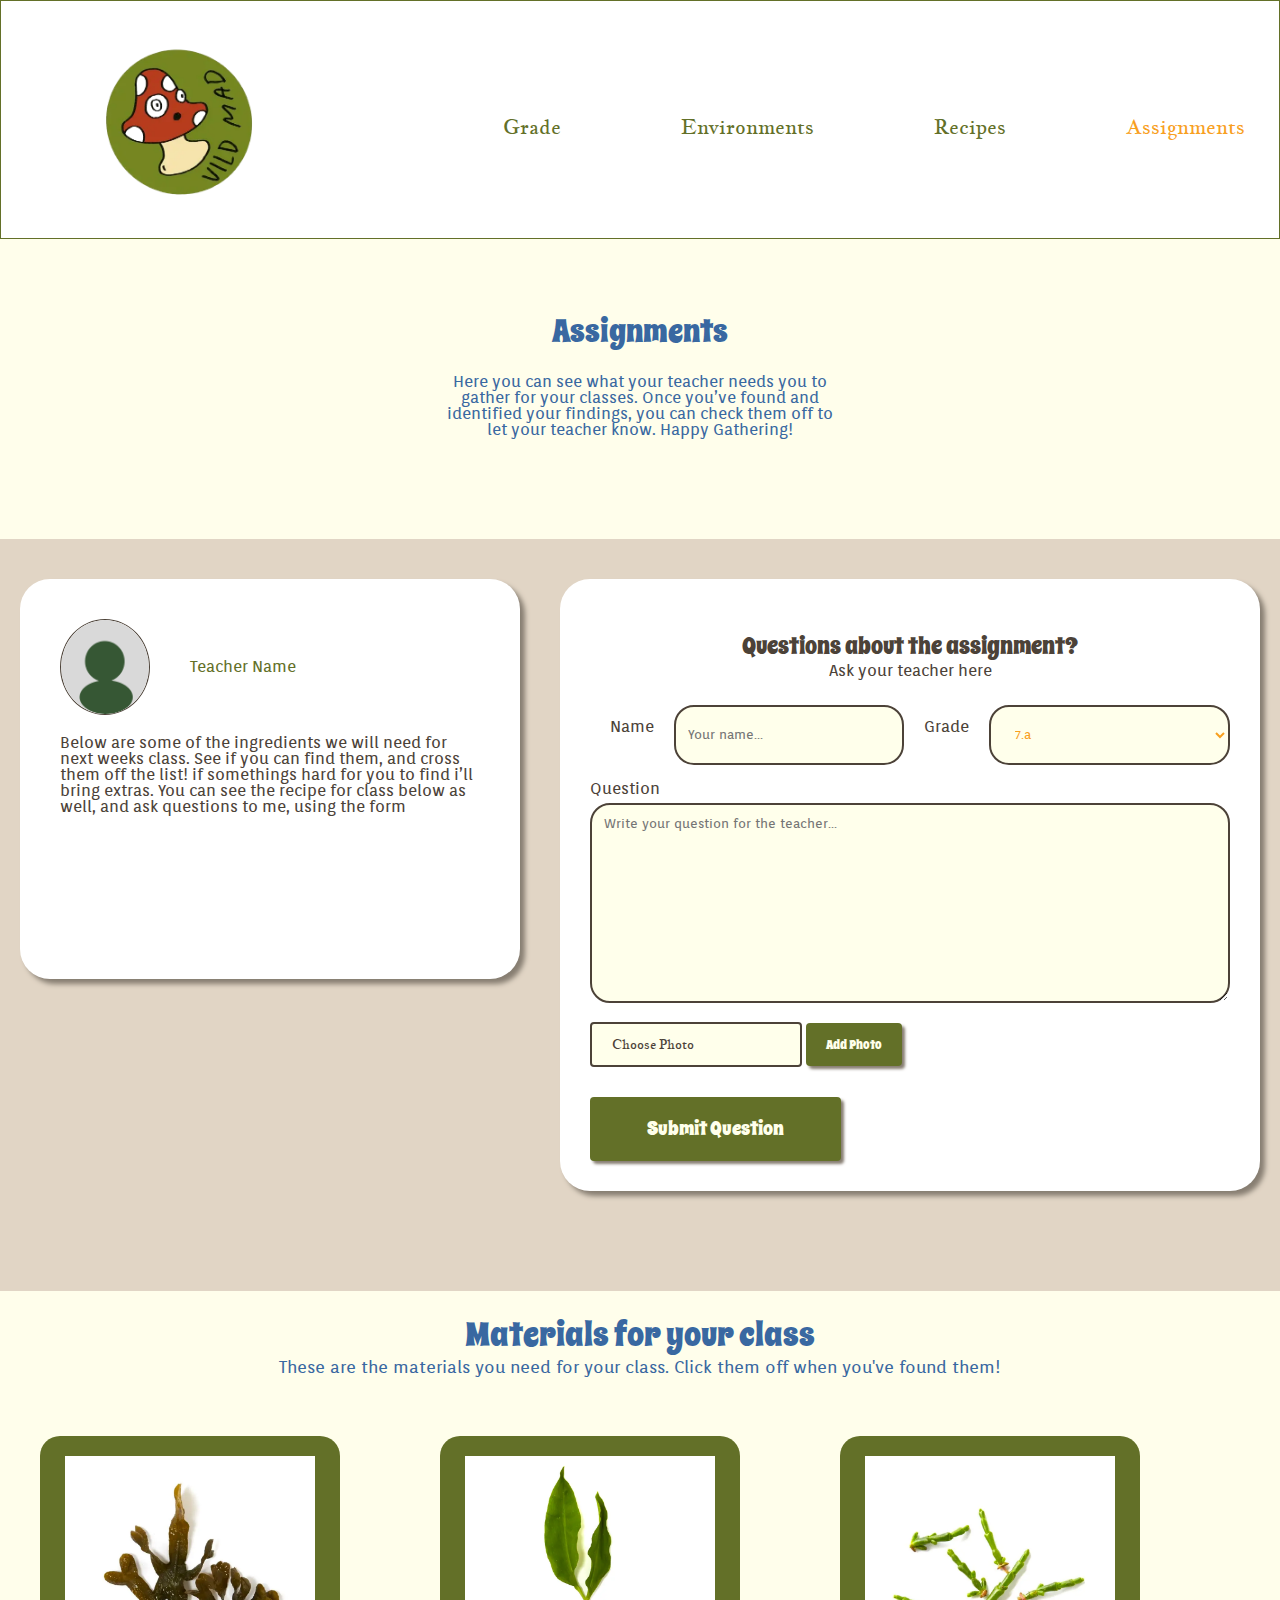
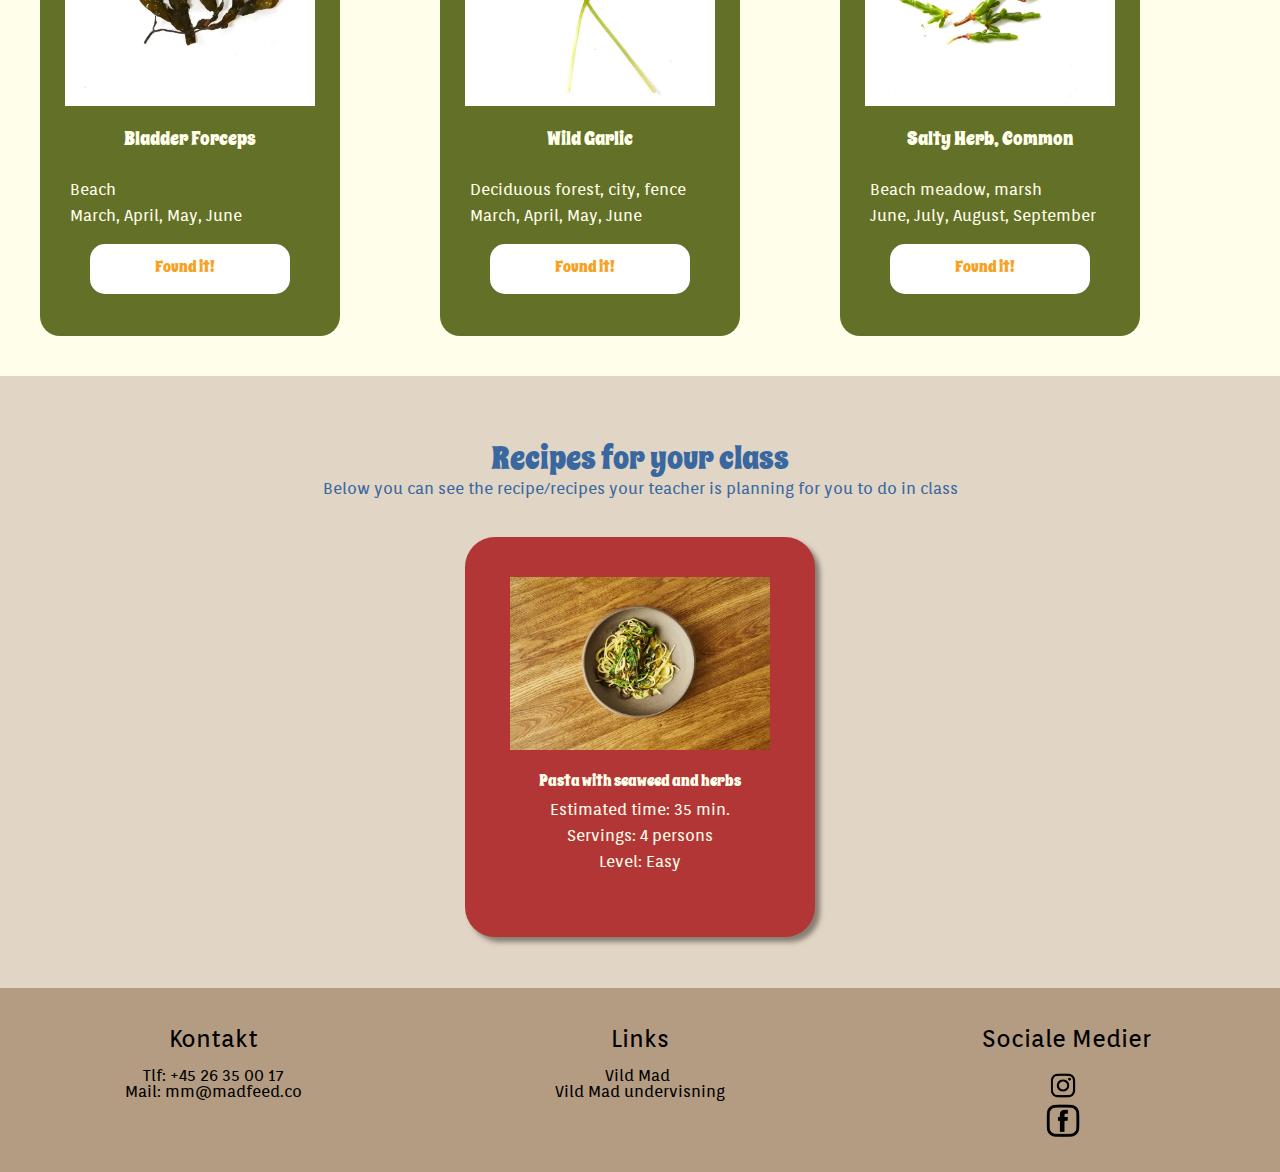
==== commit 33889167: "fjernet mærkelig ting på assignment" ====
--- a/assignment.html
+++ b/assignment.html
@@ -164,7 +164,7 @@
         </div>
 
 
-        <<<<<<< HEAD <div class="opskrifter">
+        <div class="opskrifter">
 
             <div class="opskrifter_intro">
                 <h1>Recipes for your class</h1>
@@ -183,9 +183,9 @@
 
 
 
-            </div>
-
-            =======
+        </div>
+
+
 
 
     </main>
@@ -225,7 +225,7 @@
             </ul>
         </div>
     </div>
-    >>>>>>> 40e7c69ad65b06d535bc2992794908ca10138824
+
 
 </footer>
 
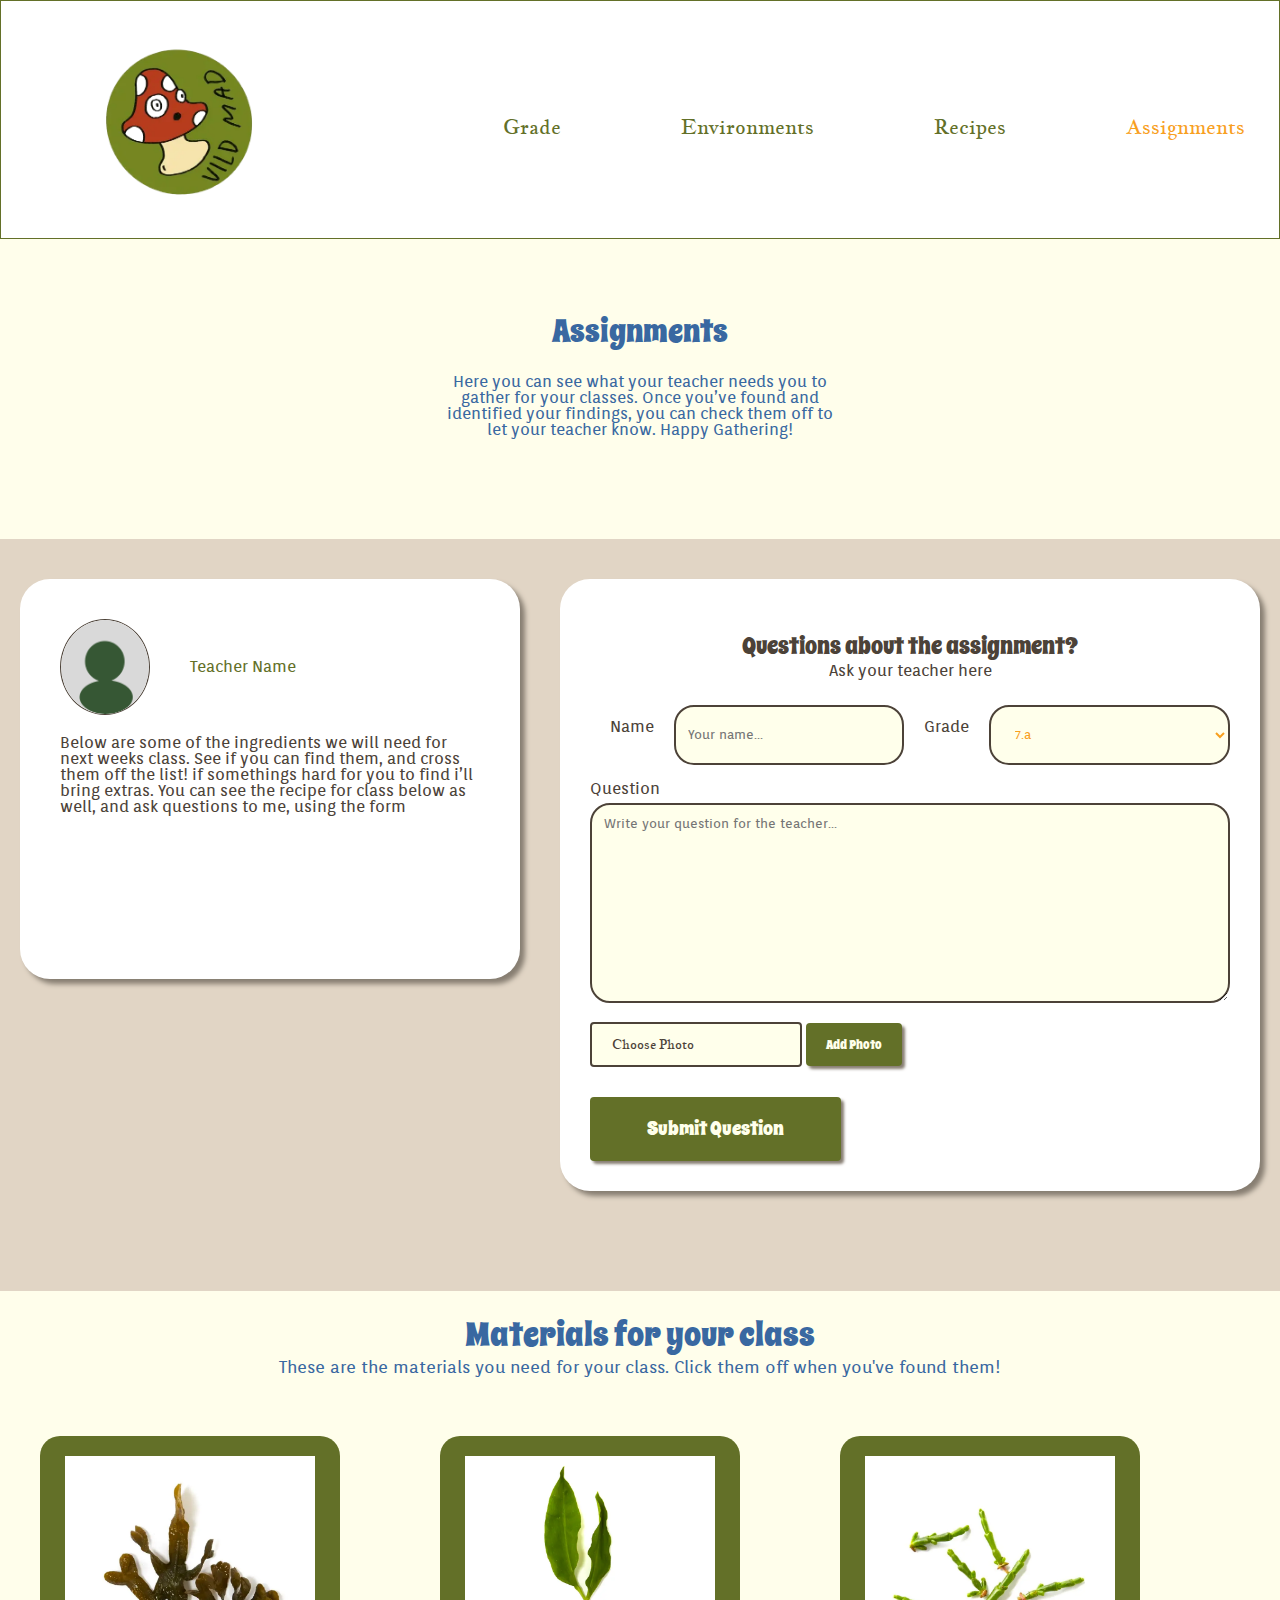
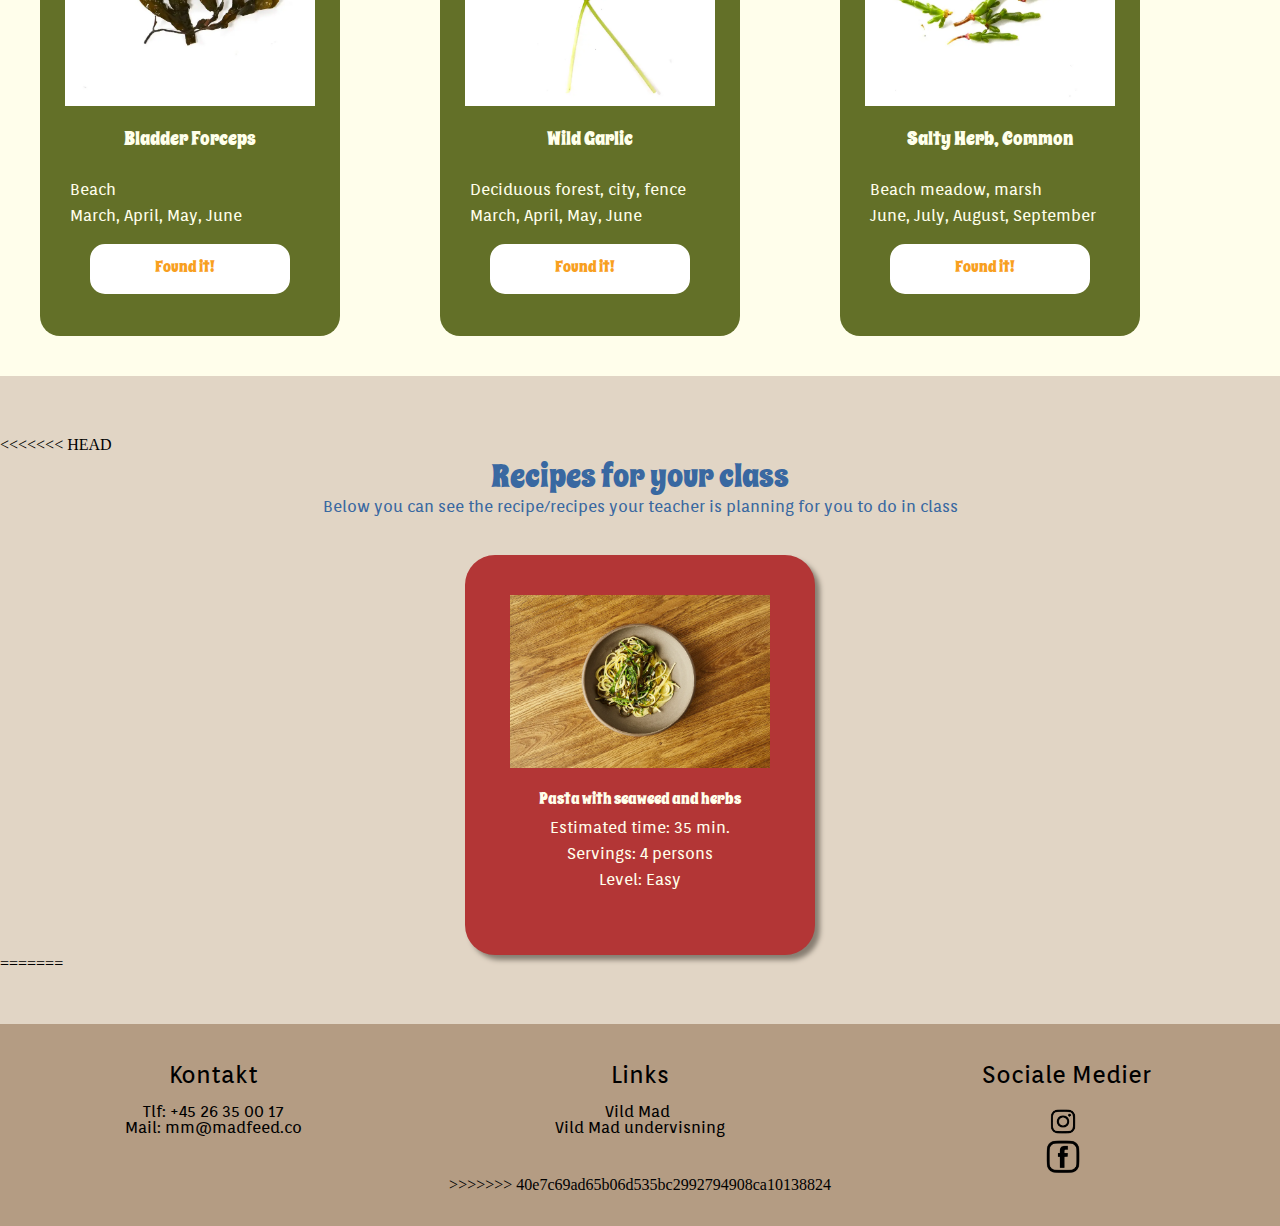
==== commit 6d9144f6: "Merge branch 'main' of https://github.com/tommysinan11/tema7" ====
--- a/assignment.html
+++ b/assignment.html
@@ -164,7 +164,7 @@
         </div>
 
 
-        <div class="opskrifter">
+        <<<<<<< HEAD <div class="opskrifter">
 
             <div class="opskrifter_intro">
                 <h1>Recipes for your class</h1>
@@ -183,9 +183,9 @@
 
 
 
-        </div>
-
-
+            </div>
+
+            =======
 
 
     </main>
@@ -225,7 +225,7 @@
             </ul>
         </div>
     </div>
-
+    >>>>>>> 40e7c69ad65b06d535bc2992794908ca10138824
 
 </footer>
 
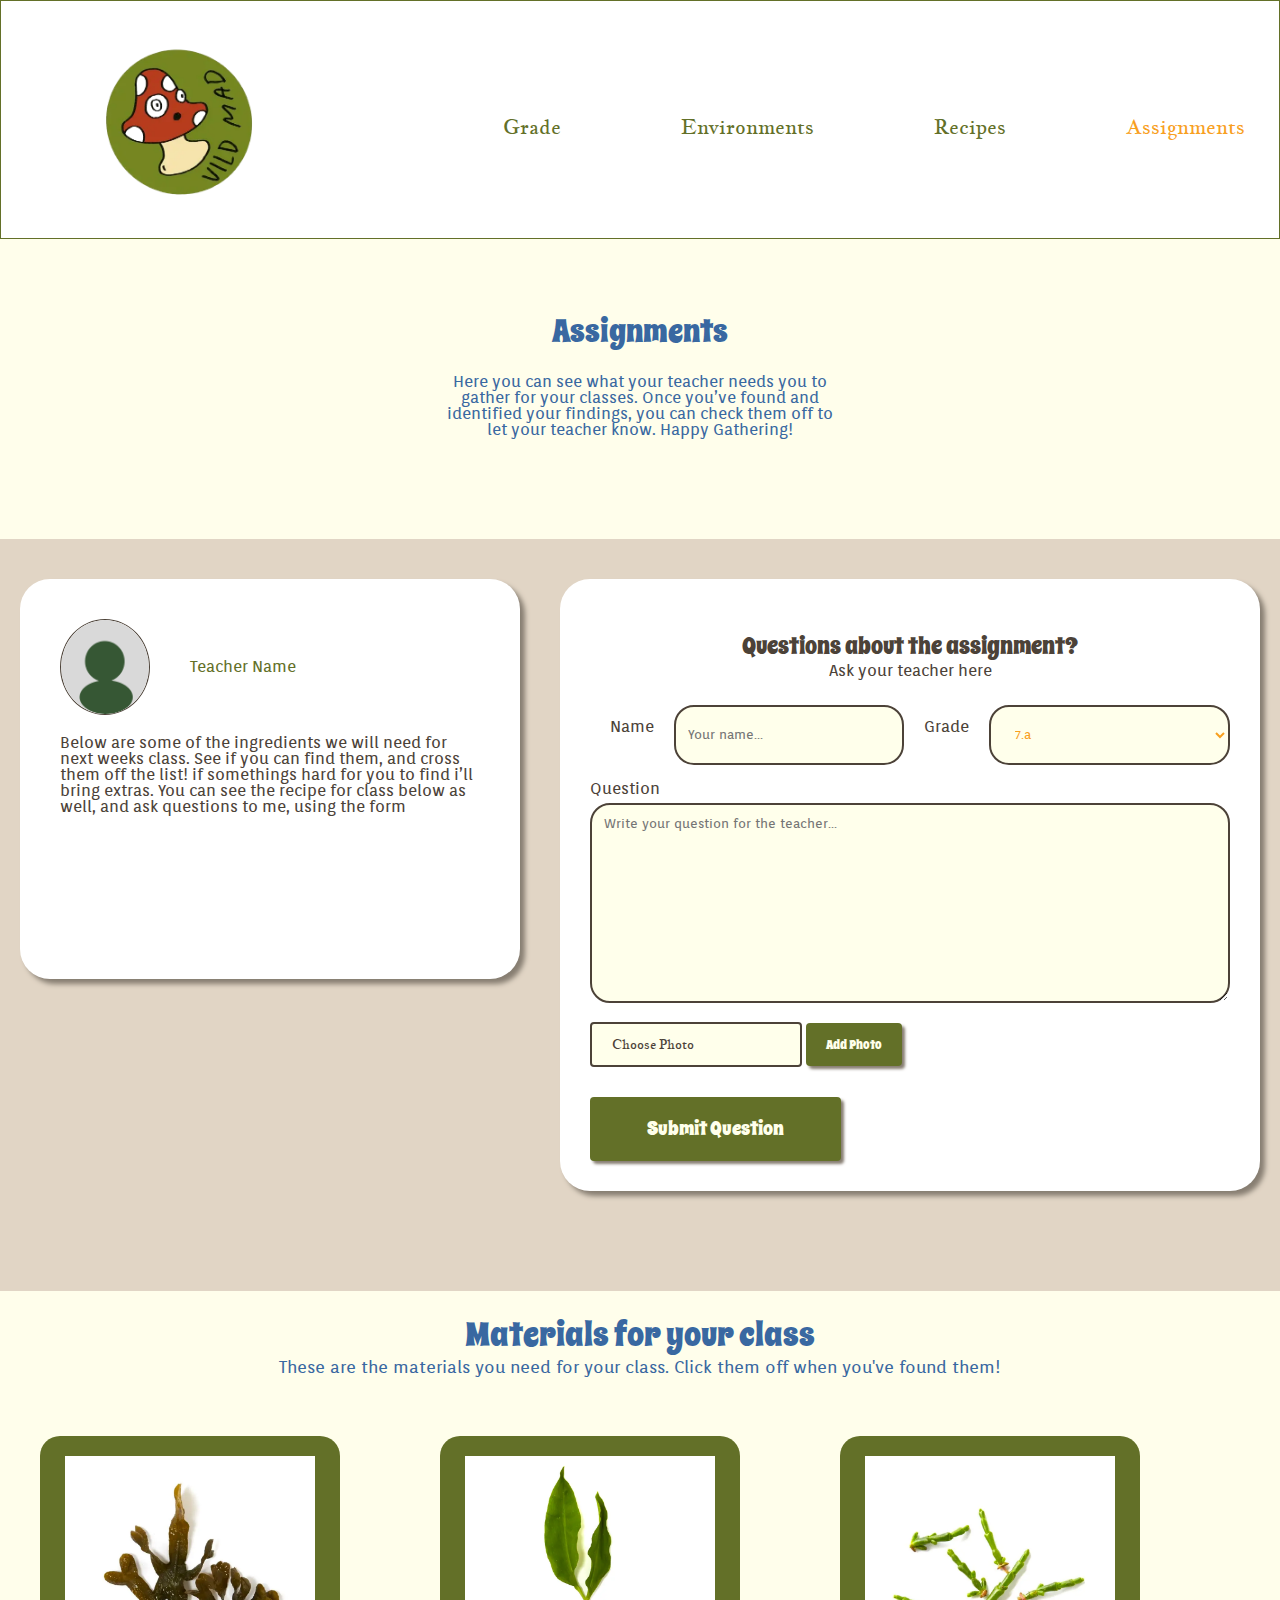
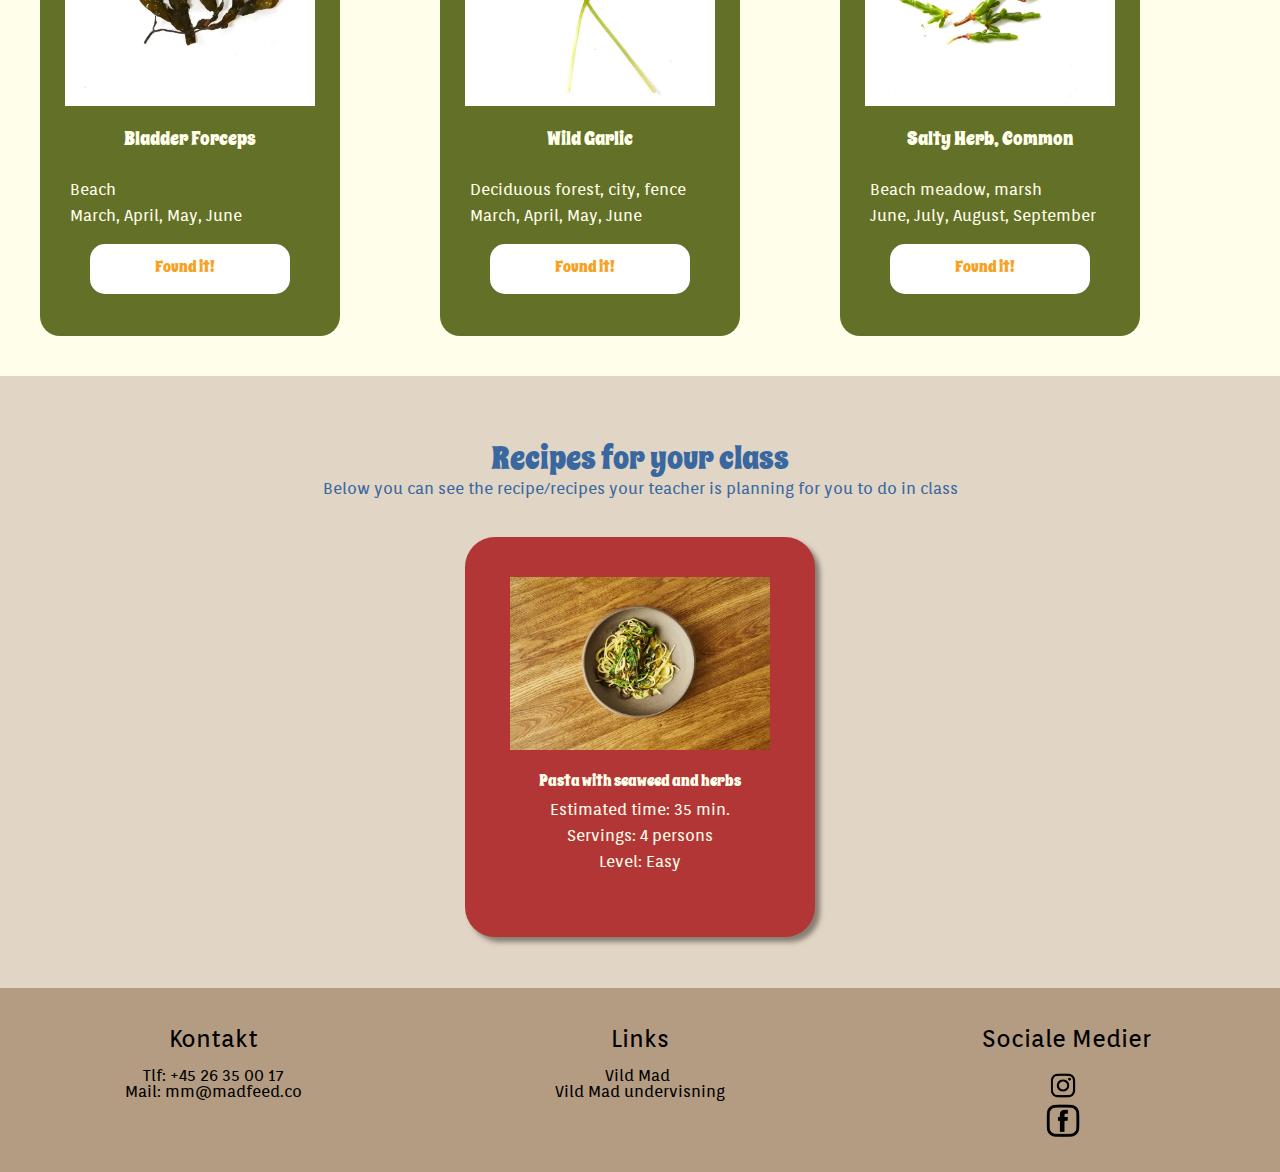
==== commit 4a927060: "Merge branch 'main' of https://github.com/tommysinan11/tema7" ====
--- a/assignment.html
+++ b/assignment.html
@@ -164,7 +164,7 @@
         </div>
 
 
-        <<<<<<< HEAD <div class="opskrifter">
+        <div class="opskrifter">
 
             <div class="opskrifter_intro">
                 <h1>Recipes for your class</h1>
@@ -183,9 +183,9 @@
 
 
 
-            </div>
-
-            =======
+        </div>
+
+
 
 
     </main>
@@ -225,7 +225,7 @@
             </ul>
         </div>
     </div>
-    >>>>>>> 40e7c69ad65b06d535bc2992794908ca10138824
+
 
 </footer>
 
